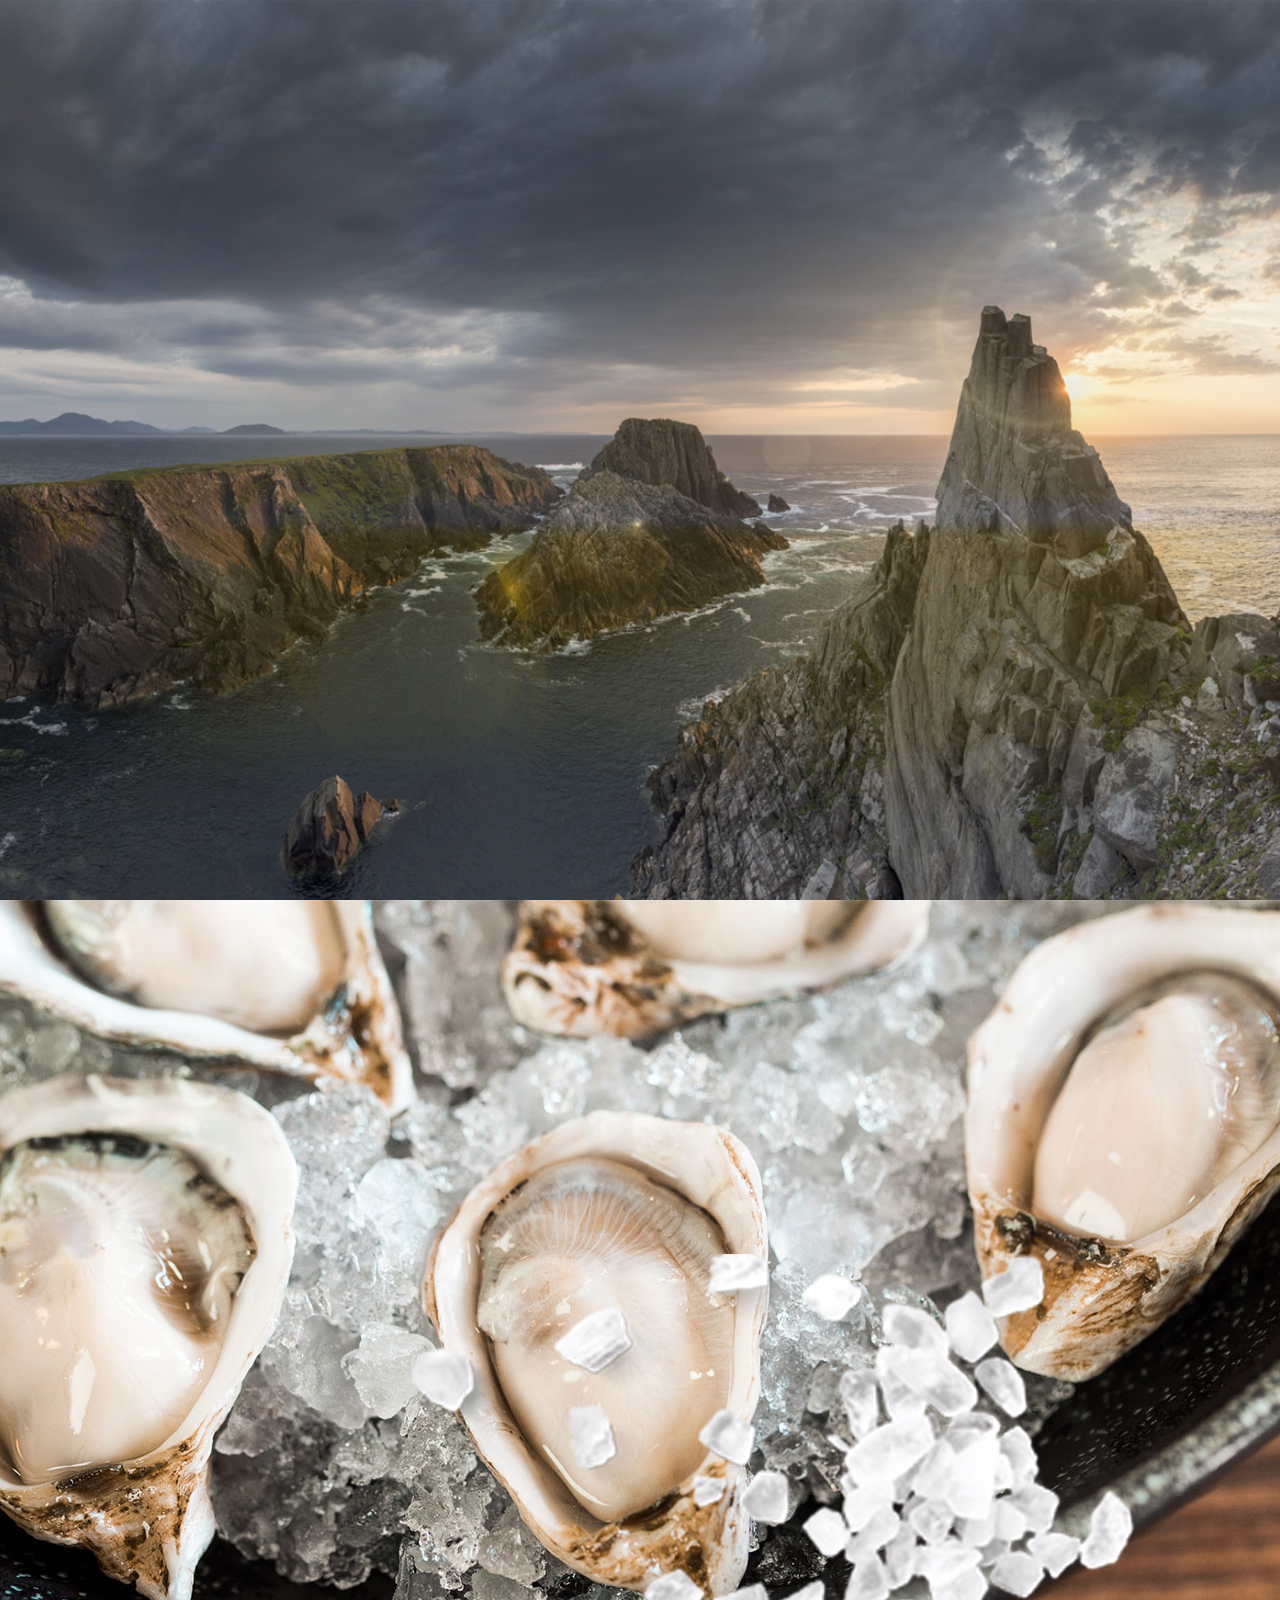
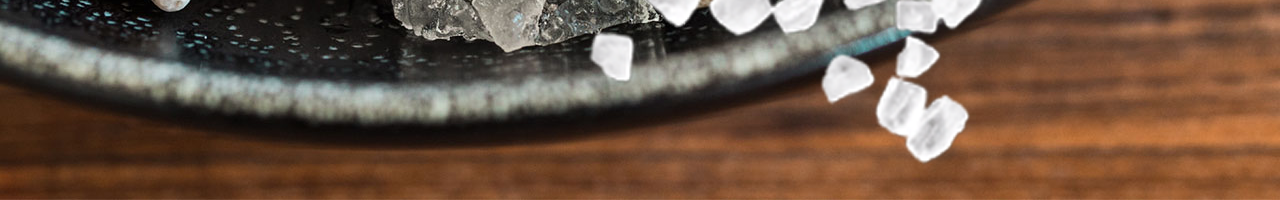
==== index.html @ 9e821fca "Add files via upload" ====
<!DOCTYPE html>
<html lang="en" class="no-js">
<head>
<link rel="stylesheet" type="text/css" href="css/style.css" />
<link href="https://fonts.googleapis.com/css?family=Patua+One&display=swap" rel="stylesheet">
</head>
<body>

  <div class="c-hero js-parallax">
    <div id="gl" class="gl"
      data-imageOriginal="img/malinhead.jpg"
      data-imageDepth="img/malinhead-map.png"
      data-horizontalThreshold="45"
      data-verticalThreshold="50">
    </div>
    <div class="c-parallax__layer c-parallax__layer--2 js-parallax__layer" data-parallax-deep="200" style="background-image: url(img/flare.png)"></div>
    <!-- <h1 class="c-hero__title">Happiness comes in waves</h1> -->
  </div>

  <div class="c-parallax js-parallax">
    <div class="c-parallax__layer c-parallax__layer--1 " data-parallax-disallow="y" data-parallax-deep="1000" style="background-image: url(img/bg-oysters.jpg)"></div>
    <div class="c-parallax__layer c-parallax__layer--2 js-parallax__layer" data-parallax-deep="200" style="background-image: url(img/ice-salt.png)"></div>
  </div>


  <!-- <div class="c-parallax js-parallax">
    <div class="c-parallax__layer c-parallax__layer--1 js-parallax__layer" data-parallax-disallow="y" data-parallax-deep="1000" style="background-image: url(img/bg-cliffs.jpg)"></div>
    <div class="c-parallax__layer c-parallax__layer--2 js-parallax__layer" data-parallax-deep="200" style="background-image: url(img/birds-01.png)"></div>
    <div class="c-parallax__layer c-parallax__layer--3 js-parallax__layer" data-parallax-deep="500" style="background-image: url(img/birds-02.png)"></div>
  </div>
  <div class="c-text">
    <p>Duis quis malesuada nisi. Praesent porta, nisi id facilisis efficitur, metus sem laoreet leo, vitae vulputate velit purus ut lacus. Donec in pharetra quam, sed venenatis ipsum. Donec at semper metus, et feugiat metus. Morbi tincidunt consectetur est, quis scelerisque libero faucibus in. Aliquam fringilla sapien vel urna egestas sagittis. Donec risus sem, placerat vitae leo a, vehicula mattis ex. Praesent tristique sem at dolor dapibus mattis. Nunc eu nunc quis mauris egestas sagittis in et arcu. Quisque leo enim, pretium vitae maximus vitae, ultrices venenatis metus. Mauris hendrerit ornare nibh, et malesuada ipsum pulvinar ac. Cras id augue turpis. Integer quis malesuada ante, non commodo nisl. Nam porta, lacus vitae rhoncus vehicula, nisi neque sagittis leo, sit amet pellentesque sem augue non ex. Cras porttitor bibendum lacus eu porttitor.</p>
    <p>Duis quis malesuada nisi. Praesent porta, nisi id facilisis efficitur, metus sem laoreet leo, vitae vulputate velit purus ut lacus. Donec in pharetra quam, sed venenatis ipsum. Donec at semper metus, et feugiat metus. Morbi tincidunt consectetur est, quis scelerisque libero faucibus in. Aliquam fringilla sapien vel urna egestas sagittis. Donec risus sem, placerat vitae leo a, vehicula mattis ex. Praesent tristique sem at dolor dapibus mattis. Nunc eu nunc quis mauris egestas sagittis in et arcu. Quisque leo enim, pretium vitae maximus vitae, ultrices venenatis metus. Mauris hendrerit ornare nibh, et malesuada ipsum pulvinar ac. Cras id augue turpis. Integer quis malesuada ante, non commodo nisl. Nam porta, lacus vitae rhoncus vehicula, nisi neque sagittis leo, sit amet pellentesque sem augue non ex. Cras porttitor bibendum lacus eu porttitor.</p>
    <p>Duis quis malesuada nisi. Praesent porta, nisi id facilisis efficitur, metus sem laoreet leo, vitae vulputate velit purus ut lacus. Donec in pharetra quam, sed venenatis ipsum. Donec at semper metus, et feugiat metus. Morbi tincidunt consectetur est, quis scelerisque libero faucibus in. Aliquam fringilla sapien vel urna egestas sagittis. Donec risus sem, placerat vitae leo a, vehicula mattis ex. Praesent tristique sem at dolor dapibus mattis. Nunc eu nunc quis mauris egestas sagittis in et arcu. Quisque leo enim, pretium vitae maximus vitae, ultrices venenatis metus. Mauris hendrerit ornare nibh, et malesuada ipsum pulvinar ac. Cras id augue turpis. Integer quis malesuada ante, non commodo nisl. Nam porta, lacus vitae rhoncus vehicula, nisi neque sagittis leo, sit amet pellentesque sem augue non ex. Cras porttitor bibendum lacus eu porttitor.</p>
    <p>Duis quis malesuada nisi. Praesent porta, nisi id facilisis efficitur, metus sem laoreet leo, vitae vulputate velit purus ut lacus. Donec in pharetra quam, sed venenatis ipsum. Donec at semper metus, et feugiat metus. Morbi tincidunt consectetur est, quis scelerisque libero faucibus in. Aliquam fringilla sapien vel urna egestas sagittis. Donec risus sem, placerat vitae leo a, vehicula mattis ex. Praesent tristique sem at dolor dapibus mattis. Nunc eu nunc quis mauris egestas sagittis in et arcu. Quisque leo enim, pretium vitae maximus vitae, ultrices venenatis metus. Mauris hendrerit ornare nibh, et malesuada ipsum pulvinar ac. Cras id augue turpis. Integer quis malesuada ante, non commodo nisl. Nam porta, lacus vitae rhoncus vehicula, nisi neque sagittis leo, sit amet pellentesque sem augue non ex. Cras porttitor bibendum lacus eu porttitor.</p>
  </div> -->





  <script src="js/app.js"></script>
	<script src="js/scripts.js"></script>
</body>
</html>
---- css/style.css ----
body {
  margin: 0;
  padding: 0;
  box-sizing: border-box;
  background: #fff;
  font-family: 'Patua One';
  font-weight: 200; }

.gl {
  width: 100vw;
  height: 100vh;
  left: 0;
  top: 0; }

canvas {
  display: block; }

.c-hero {
  position: relative; }

.c-hero__title {
  width: 500px;
  position: absolute;
  color: white;
  text-align: center;
  z-index: 1000;
  top: 50%;
  left: calc(50% - 250px);
  font-size: 40px; }

.c-text {
  width: 768px;
  margin: 1000px 50vw;
  z-index: 100;
  position: relative; }
  .c-text p {
    font-family: georgia;
    font-size: 22px;
    line-height: 36px; }

.c-parallax {
  width: 100vw;
  height: 100vh;
  top: 0;
  z-index: 10;
  overflow: hidden;
  position: relative; }
  .c-parallax__layer {
    position: absolute;
    top: 0;
    left: 0;
    width: 100%;
    height: 100%;
    z-index: 10;
    background-position: center;
    background-repeat: no-repeat;
    background-size: contain;
    background-size: cover; }
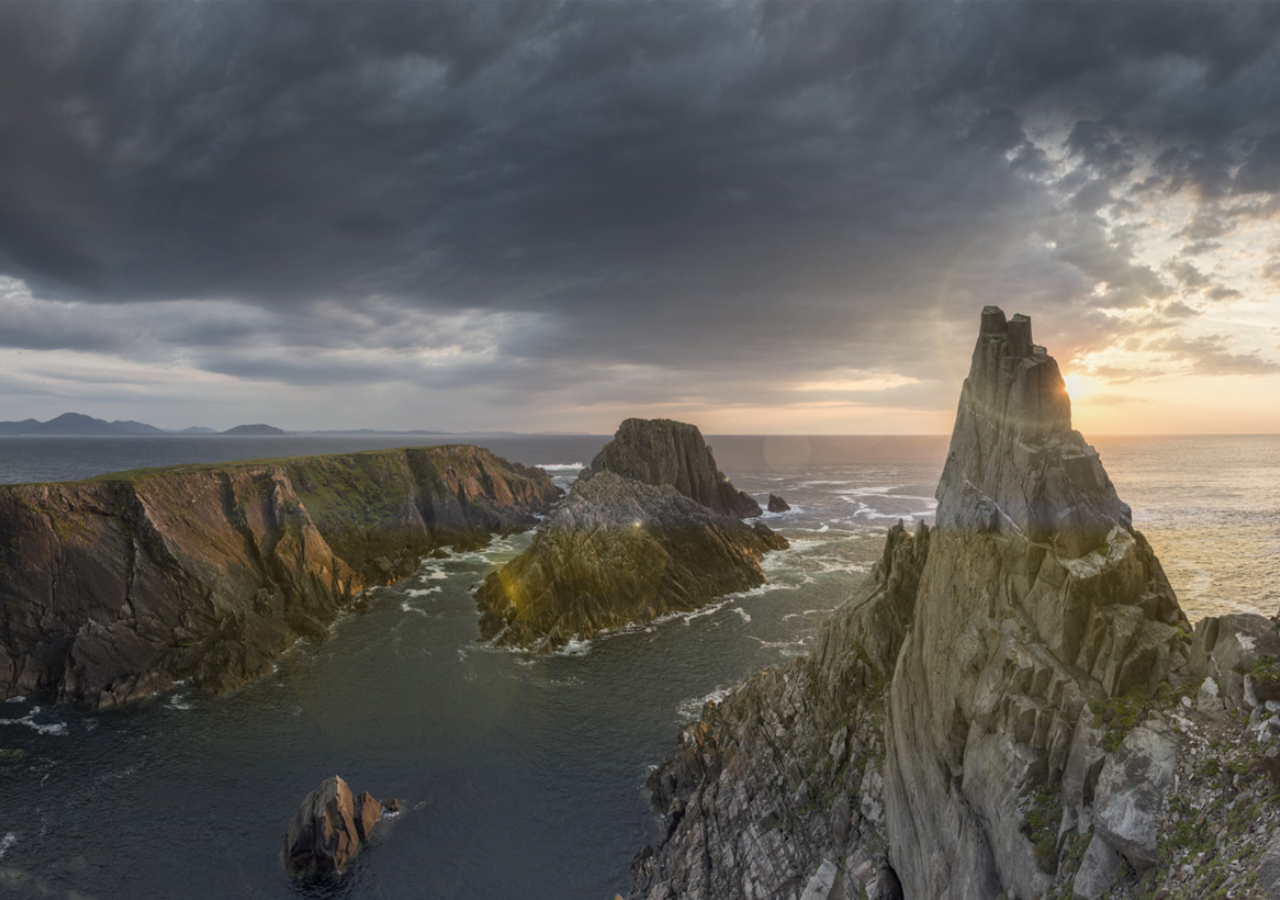
==== commit f8b81d91: "Remove 2nd row" ====
--- a/index.html
+++ b/index.html
@@ -15,12 +15,15 @@
     </div>
     <div class="c-parallax__layer c-parallax__layer--2 js-parallax__layer" data-parallax-deep="200" style="background-image: url(img/flare.png)"></div>
     <!-- <h1 class="c-hero__title">Happiness comes in waves</h1> -->
+    <!-- <div class="c-parallax__layer c-parallax__layer--2 js-parallax__layer" data-parallax-deep="200" style="background-image: url(img/birds-01.png)"></div>
+    <div class="c-parallax__layer c-parallax__layer--3 js-parallax__layer" data-parallax-deep="500" style="background-image: url(img/birds-02.png)"></div> -->
   </div>
 
-  <div class="c-parallax js-parallax">
+  <!-- <div class="c-parallax js-parallax">
     <div class="c-parallax__layer c-parallax__layer--1 " data-parallax-disallow="y" data-parallax-deep="1000" style="background-image: url(img/bg-oysters.jpg)"></div>
     <div class="c-parallax__layer c-parallax__layer--2 js-parallax__layer" data-parallax-deep="200" style="background-image: url(img/ice-salt.png)"></div>
-  </div>
+
+  </div> -->
 
 
   <!-- <div class="c-parallax js-parallax">
--- a/css/style.css
+++ b/css/style.css
@@ -16,7 +16,8 @@
   display: block; }
 
 .c-hero {
-  position: relative; }
+  position: relative;
+  overflow: hidden; }
 
 .c-hero__title {
   width: 500px;
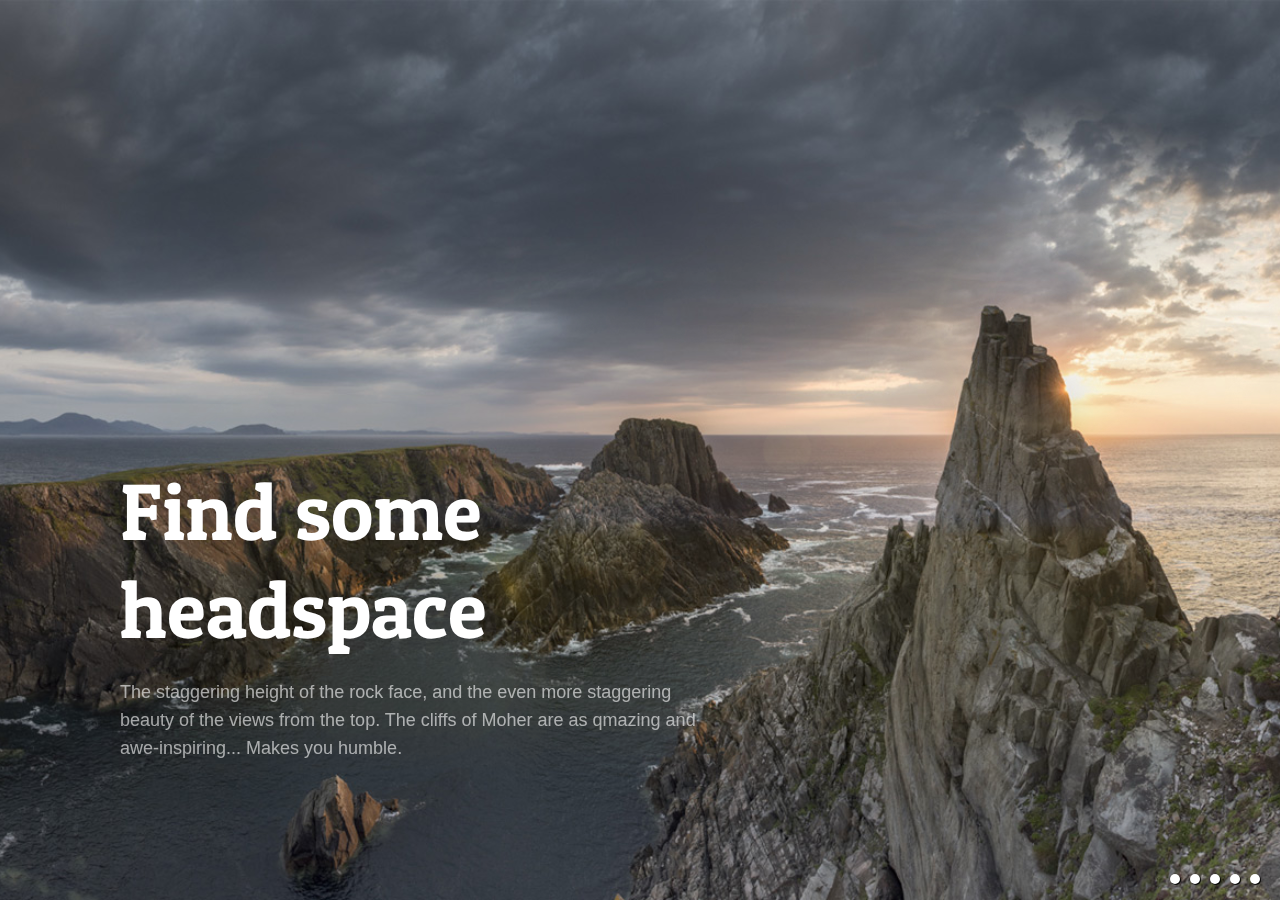
==== commit f53d987e: "Add pages" ====
--- a/index.html
+++ b/index.html
@@ -12,6 +12,10 @@
       data-imageDepth="img/malinhead-map.png"
       data-horizontalThreshold="45"
       data-verticalThreshold="50">
+    </div>
+    <div class="c-hero__text">
+      <h1 class="c-hero__title">Find some headspace</h1>
+      <p class="c-hero__subline">The staggering height of the rock face, and the even more staggering beauty of the views from the top. The cliffs of Moher are as qmazing and awe-inspiring... Makes you humble.</p>
     </div>
     <div class="c-parallax__layer c-parallax__layer--2 js-parallax__layer" data-parallax-deep="200" style="background-image: url(img/flare.png)"></div>
     <!-- <h1 class="c-hero__title">Happiness comes in waves</h1> -->
@@ -41,7 +45,14 @@
 
 
 
-
+  <ul class="c-nav">
+    <li class="c-nav__item"><a href="index.html" class="c-nav__link"></a></li>
+    <li class="c-nav__item"><a href="index2.html" class="c-nav__link"></a></li>
+    <li class="c-nav__item"><a href="index3.html" class="c-nav__link"></a></li>
+    <li class="c-nav__item"><a href="index4.html" class="c-nav__link"></a></li>
+    <li class="c-nav__item"><a href="index5.html" class="c-nav__link"></a></li>
+  </ul>
+  
   <script src="js/app.js"></script>
 	<script src="js/scripts.js"></script>
 </body>
--- a/css/style.css
+++ b/css/style.css
@@ -2,9 +2,7 @@
   margin: 0;
   padding: 0;
   box-sizing: border-box;
-  background: #fff;
-  font-family: 'Patua One';
-  font-weight: 200; }
+  background: #fff; }
 
 .gl {
   width: 100vw;
@@ -19,25 +17,54 @@
   position: relative;
   overflow: hidden; }
 
+.c-hero__text {
+  position: absolute;
+  width: 45%;
+  bottom: 120px;
+  left: 120px;
+  z-index: 1000;
+  color: white; }
+
 .c-hero__title {
-  width: 500px;
-  position: absolute;
+  font-family: 'Patua One';
+  font-weight: 200;
   color: white;
-  text-align: center;
-  z-index: 1000;
-  top: 50%;
-  left: calc(50% - 250px);
-  font-size: 40px; }
+  font-size: 80px;
+  margin-bottom: 20px; }
+  .c-hero__title--dark {
+    color: black; }
+
+.c-hero__subline {
+  font-family: arial;
+  color: white;
+  font-size: 18px;
+  line-height: 28px;
+  opacity: .6; }
+
+.c-hero--fixed {
+  position: fixed;
+  top: 0;
+  left: 0; }
+
+.c-hero-pub {
+  width: 100%;
+  height: 100vh;
+  background-size: cover; }
 
 .c-text {
   width: 768px;
-  margin: 1000px 50vw;
+  margin: 200px 40vw 1000px;
   z-index: 100;
-  position: relative; }
+  position: relative;
+  background-color: rgba(255, 255, 255, 0.8);
+  color: #111317; }
   .c-text p {
     font-family: georgia;
     font-size: 22px;
     line-height: 36px; }
+  .c-text .c-text__img {
+    width: 120%;
+    margin: 70px 0 70px -20%; }
 
 .c-parallax {
   width: 100vw;
@@ -56,4 +83,304 @@
     background-position: center;
     background-repeat: no-repeat;
     background-size: contain;
-    background-size: cover; }
+    background-size: cover;
+    opacity: .5; }
+
+@keyframes fadeIn {
+  from {
+    opacity: 0; }
+  to {
+    opacity: .7; } }
+
+.fade-in {
+  opacity: 0;
+  /* make things invisible upon start */
+  animation: fadeIn ease-in 1;
+  animation-fill-mode: forwards;
+  animation-duration: .1s; }
+  .fade-in--00 {
+    animation-delay: 15s; }
+  .fade-in--01 {
+    animation-delay: 4s; }
+  .fade-in--02 {
+    animation-delay: 5.5s; }
+  .fade-in--03 {
+    animation-delay: 7.7s; }
+  .fade-in--04 {
+    animation-delay: 9.2s; }
+  .fade-in--05 {
+    animation-delay: 13.2s; }
+
+.c-video {
+  width: 100%; }
+
+video::-webkit-media-controls {
+  display: none !important; }
+
+.c-nav {
+  position: fixed;
+  bottom: 0;
+  right: 10px;
+  z-index: 5000; }
+
+.c-nav__item {
+  float: left;
+  margin-right: 10px;
+  list-style-type: none; }
+
+.c-nav__link {
+  width: 10px;
+  height: 10px;
+  border-radius: 20px;
+  background-color: white;
+  display: block;
+  box-shadow: 1px 1px 1px #000; }
+
+.c-cirle {
+  width: 6px;
+  height: 6px;
+  border-radius: 50%;
+  position: absolute;
+  top: 0;
+  left: 0;
+  transform: translate(-50%, -50%);
+  transition: all .3s ease;
+  transition-property: height, width;
+  background-color: #fff; }
+
+.c-cirle--black {
+  border: 1px solid black; }
+
+.is-clicked {
+  width: 4px;
+  height: 4px;
+  transition: all .3s ease;
+  transition-property: height, width; }
+
+.c-pin {
+  width: 60px;
+  height: 60px;
+  border: 1px solid white;
+  border-radius: 50%;
+  position: absolute;
+  display: block;
+  animation: pulse 3.5s ease-out 1s infinite forwards; }
+  .c-pin:hover {
+    background: rgba(255, 255, 255, 0.5);
+    cursor: pointer; }
+
+.c-pin__01 {
+  width: 50px;
+  height: 50px;
+  top: 29%;
+  left: 32%; }
+
+.c-pin__02 {
+  top: 52%;
+  left: 46%; }
+
+.c-pin__03 {
+  width: 40px;
+  height: 40px;
+  top: 40%;
+  left: 60%; }
+
+.c-pin__04 {
+  width: 30px;
+  height: 30px;
+  top: 50%;
+  left: 76%; }
+
+@keyframes pulse {
+  0% {
+    transform: scale(1); }
+  50% {
+    transform: scale(1.2); }
+  100% {
+    transform: scale(1); } }
+
+#video {
+  position: relative;
+  background: transparent;
+  width: 100%;
+  height: 100vh;
+  pointer-events: none;
+  transform: scale(1.4); }
+
+.ytplayer-container {
+  position: absolute;
+  top: 0;
+  pointer-events: none; }
+
+.slick-slide, .slick-slide::before, .caption {
+  -webkit-backface-visibility: hidden;
+  backface-visibility: hidden; }
+
+.slick-slide::before {
+  content: '';
+  position: absolute;
+  top: 0;
+  left: 0;
+  width: 100%;
+  height: 100%; }
+
+header {
+  position: absolute;
+  top: 0;
+  left: 0;
+  width: 100%;
+  height: 60px;
+  padding: 0 5%;
+  text-align: left;
+  z-index: 1; }
+  header h1 {
+    display: inline-block;
+    font-size: 22px;
+    font-weight: bold;
+    padding-top: 18px; }
+  header nav {
+    display: inline-block;
+    float: right; }
+    header nav ul li {
+      display: inline-block;
+      vertical-align: top;
+      font-size: 13px; }
+      header nav ul li a {
+        display: block;
+        padding: 24px 15px; }
+        header nav ul li a:hover {
+          background-color: rgba(255, 255, 255, 0.18); }
+
+.main-slider {
+  position: relative;
+  width: 100%;
+  height: 38vw;
+  min-height: 8vw;
+  margin-bottom: 50px;
+  opacity: 0;
+  visibility: hidden;
+  transition: all 1.2s ease; }
+  .main-slider.slick-initialized {
+    opacity: 1;
+    visibility: visible; }
+
+.slick-slide {
+  position: relative;
+  height: 100vw; }
+  .slick-slide::before {
+    background-color: #000;
+    opacity: .3;
+    z-index: 1; }
+  .slick-slide video {
+    display: block;
+    position: absolute;
+    top: 50%;
+    left: 50%;
+    min-width: 100%;
+    min-height: 100%;
+    width: auto;
+    height: auto;
+    transform: translate(-50%, -50%); }
+  .slick-slide iframe {
+    position: relative;
+    pointer-events: none; }
+  .slick-slide figure {
+    position: relative;
+    height: 100%; }
+  .slick-slide .slide-image {
+    opacity: 0;
+    height: 100%;
+    background-size: cover;
+    background-position: center;
+    transition: all .8s ease; }
+    .slick-slide .slide-image.show {
+      opacity: 1; }
+  .slick-slide .image-entity {
+    width: 100%;
+    opacity: 0;
+    visibility: hidden; }
+  .slick-slide .loading {
+    position: absolute;
+    top: 44%;
+    left: 0;
+    width: 100%; }
+  .slick-slide .slide-media {
+    animation: slideOut 0.4s cubic-bezier(0.4, 0.29, 0.01, 1); }
+  .slick-slide.slick-active {
+    z-index: 1; }
+    .slick-slide.slick-active .slide-media {
+      animation: slideIn 2.4s cubic-bezier(0.4, 0.29, 0.01, 1); }
+    .slick-slide.slick-active .caption {
+      opacity: 1;
+      transform: translateY(0);
+      transition: all 0.7s cubic-bezier(0.32, 0.34, 0, 1.62) 0.6s; }
+
+.caption {
+  position: absolute;
+  top: 44%;
+  left: 5%;
+  text-align: center;
+  padding: 20px;
+  border: 3px solid;
+  color: #fff;
+  margin: 0;
+  font-size: 40px;
+  font-weight: bold;
+  letter-spacing: .02em;
+  opacity: 0;
+  z-index: 1;
+  transition: all .3s ease;
+  transform: translateY(100px); }
+
+.slick-dots {
+  text-align: center;
+  padding-top: 15px; }
+  .slick-dots li {
+    display: inline-block;
+    vertical-align: top;
+    margin: 0 8px; }
+    .slick-dots li button {
+      width: 16px;
+      height: 16px;
+      border: none;
+      cursor: pointer;
+      border-radius: 50%;
+      border: 2px solid #fff;
+      box-shadow: 0 0 0 0 transparent;
+      vertical-align: middle;
+      color: #fff;
+      background-color: #fff;
+      transition: all .3s ease;
+      opacity: .4; }
+      .slick-dots li button:focus {
+        outline: none; }
+      .slick-dots li button:hover {
+        opacity: 1; }
+    .slick-dots li.slick-active button {
+      border-color: #2d3042;
+      box-shadow: 0 0 0 2px #fff;
+      opacity: 1; }
+
+.container {
+  background-color: #f2f2f2;
+  color: #444;
+  line-height: 1.6;
+  padding: 40px 0; }
+  .container .content {
+    width: 90%;
+    max-width: 980px;
+    margin: 0 auto; }
+  .container p {
+    margin-bottom: 40px; }
+
+@keyframes slideIn {
+  from {
+    filter: blur(15px); }
+  to {
+    filter: blur(0); } }
+
+@keyframes slideOut {
+  from {
+    filter: blur(0); }
+  to {
+    filter: blur(15px); } }
